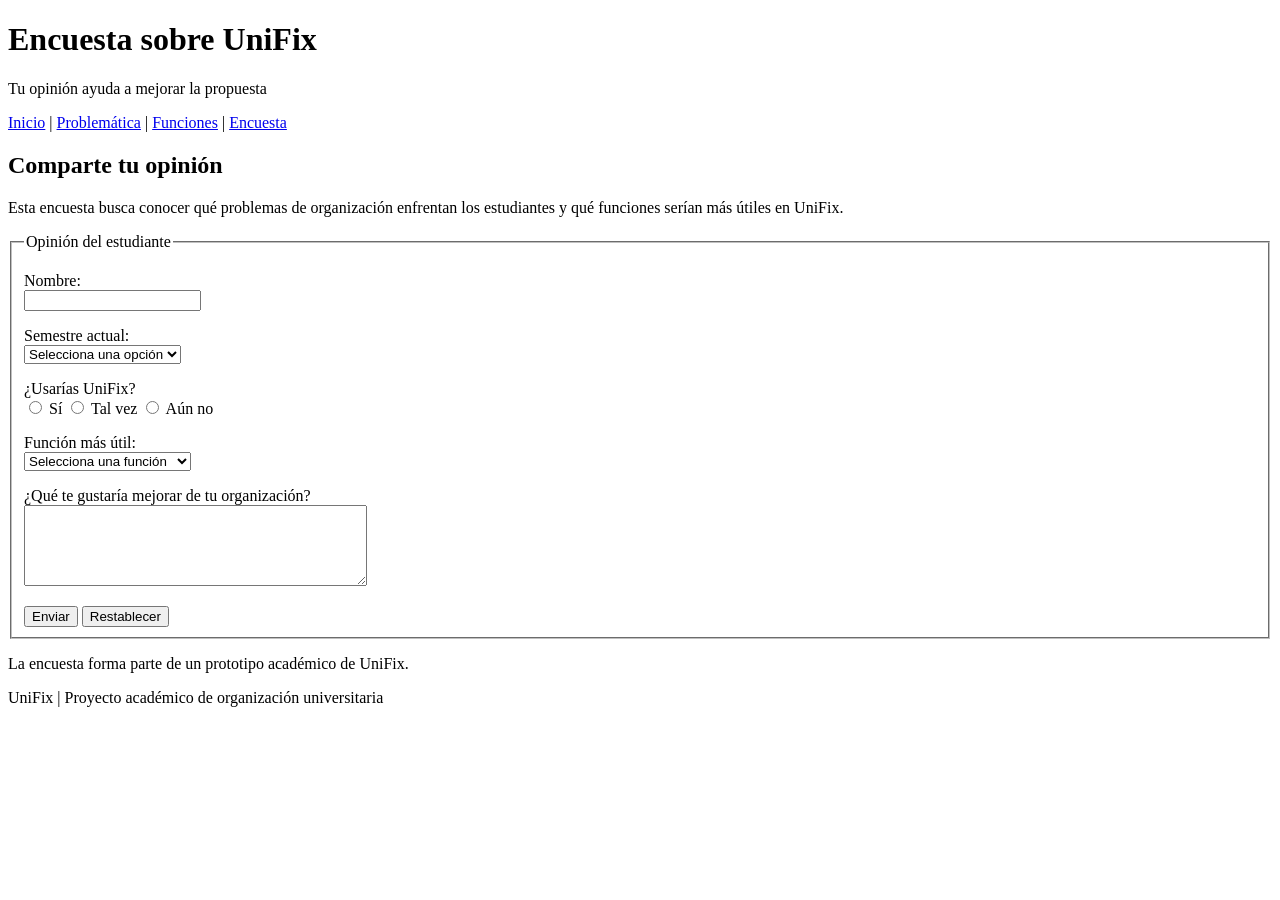
==== encuesta.html @ 27b22ccb "Push" ====
<!DOCTYPE html>
<html lang="es">
<head>
    <meta charset="UTF-8">
    <meta name="viewport" content="width=device-width, initial-scale=1.0">
    <meta name="description" content="Encuesta para conocer la opinión de los estudiantes sobre UniFix.">
    <title>UniFix | Encuesta</title>
</head>
<body>
    <header>
        <h1>Encuesta sobre UniFix</h1>
        <p>Tu opinión ayuda a mejorar la propuesta</p>
    </header>

    <nav aria-label="Navegación principal">
        <a href="index.html">Inicio</a> |
        <a href="problematica.html">Problemática</a> |
        <a href="funciones.html">Funciones</a> |
        <a href="encuesta.html">Encuesta</a>
    </nav>

    <main>
        <h2>Comparte tu opinión</h2>
        <p>Esta encuesta busca conocer qué problemas de organización enfrentan los estudiantes y qué funciones serían más útiles en UniFix.</p>

        <form action="" method="post">
            <fieldset>
                <legend>Opinión del estudiante</legend>

                <p>
                    <label for="nombre">Nombre:</label><br>
                    <input type="text" id="nombre" name="nombre" required>
                </p>

                <p>
                    <label for="semestre">Semestre actual:</label><br>
                    <select id="semestre" name="semestre">
                        <option value="">Selecciona una opción</option>
                        <option value="1-2">1.º - 2.º semestre</option>
                        <option value="3-4">3.º - 4.º semestre</option>
                        <option value="5-6">5.º - 6.º semestre</option>
                    </select>
                </p>

                <p>
                    <span>¿Usarías UniFix?</span><br>
                    <label><input type="radio" name="usar" value="si" required> Sí</label>
                    <label><input type="radio" name="usar" value="tal-vez"> Tal vez</label>
                    <label><input type="radio" name="usar" value="no"> Aún no</label>
                </p>

                <p>
                    <label for="funcion">Función más útil:</label><br>
                    <select id="funcion" name="funcion">
                        <option value="">Selecciona una función</option>
                        <option value="tareas">Gestión de tareas</option>
                        <option value="plan">Plan diario</option>
                        <option value="calendario">Calendario académico</option>
                        <option value="notas">Notas rápidas</option>
                        <option value="materias">Materias y calificaciones</option>
                        <option value="recordatorios">Recordatorios</option>
                        <option value="enfoque">Sesiones de enfoque</option>
                    </select>
                </p>

                <p>
                    <label for="comentarios">¿Qué te gustaría mejorar de tu organización?</label><br>
                    <textarea id="comentarios" name="comentarios" rows="5" cols="40"></textarea>
                </p>

                <button type="submit">Enviar</button>
                <button type="reset">Restablecer</button>
            </fieldset>
        </form>

        <p>La encuesta forma parte de un prototipo académico de UniFix.</p>
    </main>

    <footer>
        <p>UniFix | Proyecto académico de organización universitaria</p>
    </footer>
</body>
</html>
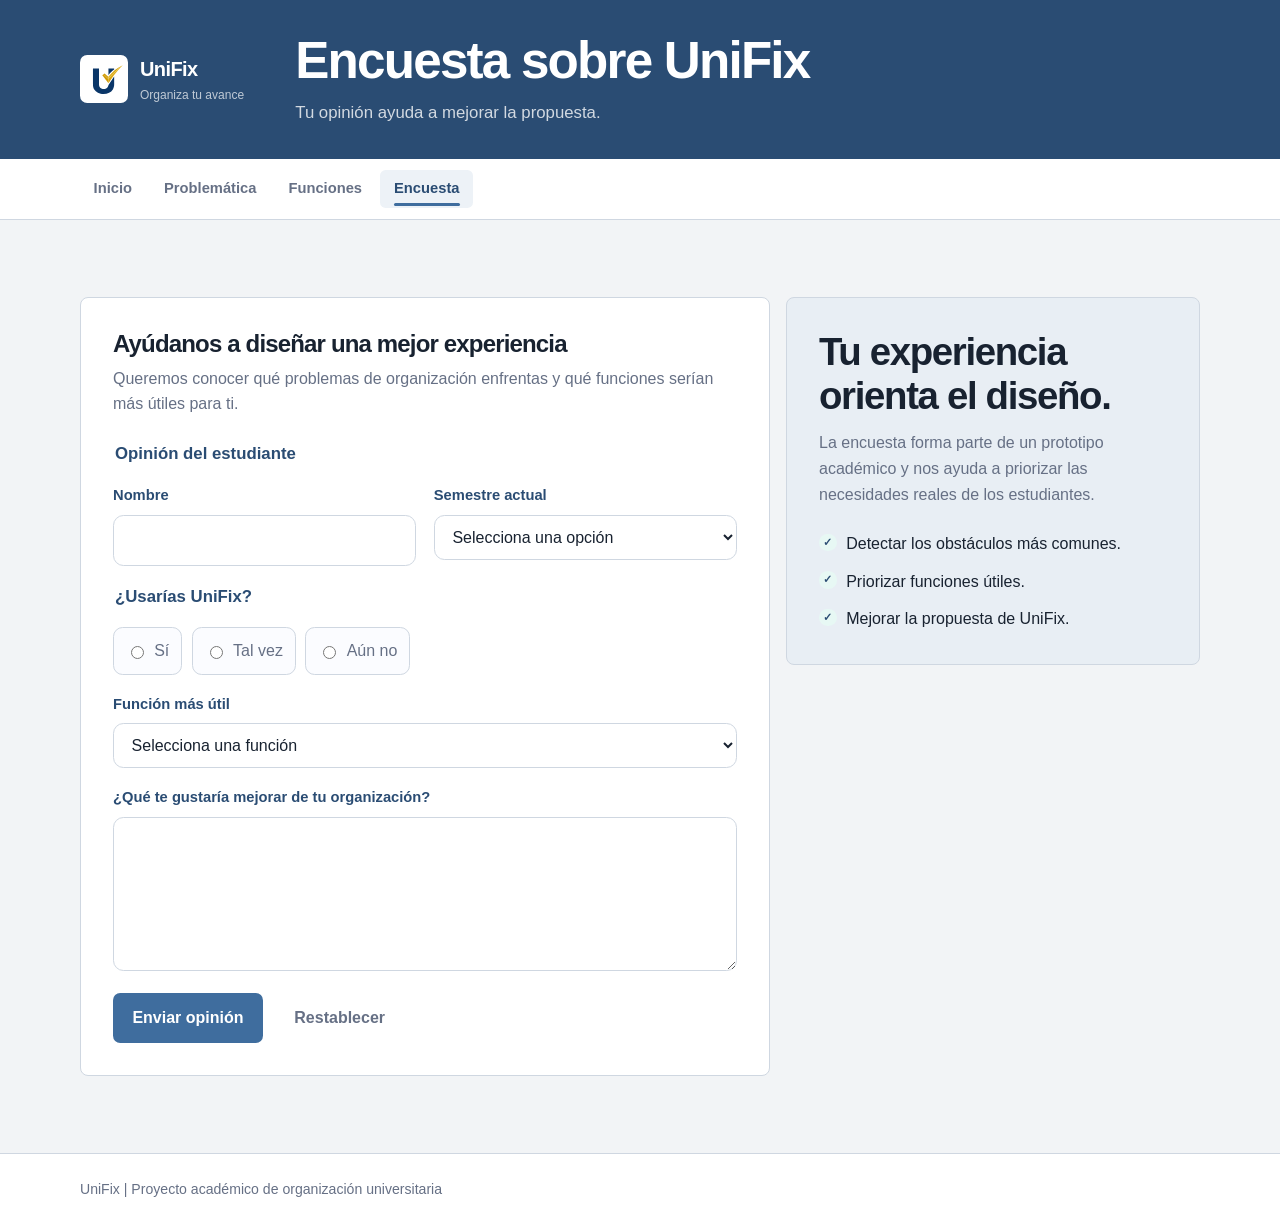
==== commit 0c202557: "feat: actualizar sitio UniFix para E2EVA" ====
--- a/encuesta.html
+++ b/encuesta.html
@@ -4,80 +4,117 @@
     <meta charset="UTF-8">
     <meta name="viewport" content="width=device-width, initial-scale=1.0">
     <meta name="description" content="Encuesta para conocer la opinión de los estudiantes sobre UniFix.">
+    <meta name="theme-color" content="#182b49">
+    <link rel="stylesheet" href="styles.css">
+    <link rel="icon" type="image/svg+xml" href="logo-unifix.svg">
     <title>UniFix | Encuesta</title>
 </head>
 <body>
-    <header>
-        <h1>Encuesta sobre UniFix</h1>
-        <p>Tu opinión ayuda a mejorar la propuesta</p>
+    <a class="skip-link" href="#contenido">Saltar al contenido</a>
+
+    <header class="site-header page-header">
+        <div class="container header-inner">
+            <a class="brand" href="index.html" aria-label="UniFix, página de inicio">
+                <img class="brand-logo" src="logo-unifix.svg" alt="">
+                <span class="brand-copy">
+                    <strong>UniFix</strong>
+                    <small>Organiza tu avance</small>
+                </span>
+            </a>
+            <div class="header-copy">
+                <h1>Encuesta sobre UniFix</h1>
+                <p>Tu opinión ayuda a mejorar la propuesta.</p>
+            </div>
+        </div>
     </header>
 
-    <nav aria-label="Navegación principal">
-        <a href="index.html">Inicio</a> |
-        <a href="problematica.html">Problemática</a> |
-        <a href="funciones.html">Funciones</a> |
-        <a href="encuesta.html">Encuesta</a>
+    <nav class="site-nav" aria-label="Navegación principal">
+        <div class="container nav-inner">
+            <a class="nav-link" href="index.html">Inicio</a>
+            <a class="nav-link" href="problematica.html">Problemática</a>
+            <a class="nav-link" href="funciones.html">Funciones</a>
+            <a class="nav-link" href="encuesta.html" aria-current="page">Encuesta</a>
+        </div>
     </nav>
 
-    <main>
-        <h2>Comparte tu opinión</h2>
-        <p>Esta encuesta busca conocer qué problemas de organización enfrentan los estudiantes y qué funciones serían más útiles en UniFix.</p>
+    <main id="contenido" class="container">
+        <section class="form-layout" aria-labelledby="opinion">
+            <form class="form-card" action="" method="post">
+                <div class="form-heading">
+                    <h2 id="opinion">Ayúdanos a diseñar una mejor experiencia</h2>
+                    <p>Queremos conocer qué problemas de organización enfrentas y qué funciones serían más útiles para ti.</p>
+                </div>
 
-        <form action="" method="post">
-            <fieldset>
-                <legend>Opinión del estudiante</legend>
+                <fieldset class="field-group">
+                    <legend>Opinión del estudiante</legend>
+                    <div class="form-grid">
+                        <div class="field">
+                            <label for="nombre">Nombre</label>
+                            <input type="text" id="nombre" name="nombre" autocomplete="name" required>
+                        </div>
 
-                <p>
-                    <label for="nombre">Nombre:</label><br>
-                    <input type="text" id="nombre" name="nombre" required>
-                </p>
+                        <div class="field">
+                            <label for="semestre">Semestre actual</label>
+                            <select id="semestre" name="semestre">
+                                <option value="">Selecciona una opción</option>
+                                <option value="1-2">1.º - 2.º semestre</option>
+                                <option value="3-4">3.º - 4.º semestre</option>
+                                <option value="5-6">5.º - 6.º semestre</option>
+                            </select>
+                        </div>
 
-                <p>
-                    <label for="semestre">Semestre actual:</label><br>
-                    <select id="semestre" name="semestre">
-                        <option value="">Selecciona una opción</option>
-                        <option value="1-2">1.º - 2.º semestre</option>
-                        <option value="3-4">3.º - 4.º semestre</option>
-                        <option value="5-6">5.º - 6.º semestre</option>
-                    </select>
-                </p>
+                        <fieldset class="field field--wide field-group">
+                            <legend class="field-label">¿Usarías UniFix?</legend>
+                            <div class="radio-group">
+                                <label class="radio-option"><input type="radio" name="usar" value="si" required> Sí</label>
+                                <label class="radio-option"><input type="radio" name="usar" value="tal-vez"> Tal vez</label>
+                                <label class="radio-option"><input type="radio" name="usar" value="no"> Aún no</label>
+                            </div>
+                        </fieldset>
 
-                <p>
-                    <span>¿Usarías UniFix?</span><br>
-                    <label><input type="radio" name="usar" value="si" required> Sí</label>
-                    <label><input type="radio" name="usar" value="tal-vez"> Tal vez</label>
-                    <label><input type="radio" name="usar" value="no"> Aún no</label>
-                </p>
+                        <div class="field field--wide">
+                            <label for="funcion">Función más útil</label>
+                            <select id="funcion" name="funcion">
+                                <option value="">Selecciona una función</option>
+                                <option value="tareas">Gestión de tareas</option>
+                                <option value="plan">Plan diario</option>
+                                <option value="calendario">Calendario académico</option>
+                                <option value="notas">Notas rápidas</option>
+                                <option value="materias">Materias y calificaciones</option>
+                                <option value="recordatorios">Recordatorios</option>
+                                <option value="enfoque">Sesiones de enfoque</option>
+                            </select>
+                        </div>
 
-                <p>
-                    <label for="funcion">Función más útil:</label><br>
-                    <select id="funcion" name="funcion">
-                        <option value="">Selecciona una función</option>
-                        <option value="tareas">Gestión de tareas</option>
-                        <option value="plan">Plan diario</option>
-                        <option value="calendario">Calendario académico</option>
-                        <option value="notas">Notas rápidas</option>
-                        <option value="materias">Materias y calificaciones</option>
-                        <option value="recordatorios">Recordatorios</option>
-                        <option value="enfoque">Sesiones de enfoque</option>
-                    </select>
-                </p>
+                        <div class="field field--wide">
+                            <label for="comentarios">¿Qué te gustaría mejorar de tu organización?</label>
+                            <textarea id="comentarios" name="comentarios" rows="5"></textarea>
+                        </div>
+                    </div>
+                </fieldset>
 
-                <p>
-                    <label for="comentarios">¿Qué te gustaría mejorar de tu organización?</label><br>
-                    <textarea id="comentarios" name="comentarios" rows="5" cols="40"></textarea>
-                </p>
+                <div class="actions">
+                    <button class="button button-primary" type="submit">Enviar opinión</button>
+                    <button class="button button-quiet" type="reset">Restablecer</button>
+                </div>
+            </form>
 
-                <button type="submit">Enviar</button>
-                <button type="reset">Restablecer</button>
-            </fieldset>
-        </form>
-
-        <p>La encuesta forma parte de un prototipo académico de UniFix.</p>
+            <aside class="survey-aside">
+                <h2>Tu experiencia orienta el diseño.</h2>
+                <p>La encuesta forma parte de un prototipo académico y nos ayuda a priorizar las necesidades reales de los estudiantes.</p>
+                <ul class="check-list">
+                    <li>Detectar los obstáculos más comunes.</li>
+                    <li>Priorizar funciones útiles.</li>
+                    <li>Mejorar la propuesta de UniFix.</li>
+                </ul>
+            </aside>
+        </section>
     </main>
 
     <footer>
-        <p>UniFix | Proyecto académico de organización universitaria</p>
+        <div class="container">
+            <p>UniFix | Proyecto académico de organización universitaria</p>
+        </div>
     </footer>
 </body>
 </html>
--- a/styles.css
+++ b/styles.css
@@ -0,0 +1,1173 @@
+:root {
+    --ink: #182230;
+    --muted: #667085;
+    --navy: #182b49;
+    --navy-deep: #101d34;
+    --blue: #3f6df6;
+    --blue-soft: #eaf0ff;
+    --teal: #16b8a6;
+    --yellow: #f7c948;
+    --cream: #f7f9fc;
+    --surface: #ffffff;
+    --line: #dce3ee;
+    --success: #16866f;
+    --shadow: 0 18px 50px rgba(25, 43, 73, 0.09);
+    --radius-lg: 1.25rem;
+    --radius-md: 0.9rem;
+    --max-width: 1120px;
+}
+
+*,
+*::before,
+*::after {
+    box-sizing: border-box;
+}
+
+html {
+    scroll-behavior: smooth;
+}
+
+body {
+    min-width: 320px;
+    margin: 0;
+    color: var(--ink);
+    background: var(--cream);
+    font-family: "Segoe UI", Roboto, Helvetica, Arial, sans-serif;
+    line-height: 1.6;
+}
+
+a {
+    color: var(--blue);
+    text-underline-offset: 0.16em;
+}
+
+a:hover {
+    color: var(--navy);
+}
+
+img,
+svg {
+    display: block;
+    max-width: 100%;
+}
+
+button,
+input,
+select,
+textarea {
+    font: inherit;
+}
+
+.container {
+    width: min(calc(100% - 2rem), var(--max-width));
+    margin-inline: auto;
+}
+
+.skip-link {
+    position: absolute;
+    z-index: 20;
+    top: 0.75rem;
+    left: 0.75rem;
+    padding: 0.7rem 1rem;
+    color: var(--navy);
+    background: var(--yellow);
+    border-radius: 0.5rem;
+    transform: translateY(-160%);
+    transition: transform 160ms ease;
+}
+
+.skip-link:focus {
+    transform: translateY(0);
+}
+
+.site-header {
+    position: relative;
+    overflow: hidden;
+    color: #ffffff;
+    background:
+        radial-gradient(circle at 90% 10%, rgba(63, 109, 246, 0.55), transparent 32%),
+        linear-gradient(135deg, var(--navy-deep), var(--navy));
+}
+
+.site-header::after {
+    position: absolute;
+    right: -8rem;
+    bottom: -12rem;
+    width: 27rem;
+    height: 27rem;
+    content: "";
+    background: rgba(22, 184, 166, 0.12);
+    border-radius: 50%;
+}
+
+.header-inner {
+    position: relative;
+    z-index: 1;
+    display: grid;
+    grid-template-columns: minmax(11rem, 0.75fr) minmax(0, 1.7fr) minmax(13rem, 0.9fr);
+    gap: clamp(1.5rem, 4vw, 4rem);
+    align-items: center;
+    padding-block: clamp(2.5rem, 7vw, 5.5rem);
+}
+
+.page-header .header-inner {
+    grid-template-columns: auto minmax(0, 1fr) auto;
+    padding-block: clamp(2.25rem, 5vw, 3.75rem);
+}
+
+.brand {
+    display: inline-flex;
+    gap: 0.75rem;
+    align-items: center;
+    width: max-content;
+    color: #ffffff;
+    text-decoration: none;
+}
+
+.brand:hover {
+    color: #ffffff;
+}
+
+.brand-mark {
+    display: grid;
+    width: 3rem;
+    height: 3rem;
+    place-items: center;
+    color: var(--navy);
+    background: var(--yellow);
+    border-radius: 0.85rem;
+    box-shadow: 0 8px 20px rgba(0, 0, 0, 0.14);
+    font-size: 1.05rem;
+    font-weight: 800;
+    letter-spacing: -0.04em;
+}
+
+.brand-logo {
+    width: 3rem;
+    height: 3rem;
+    flex: 0 0 3rem;
+    padding: 0.28rem;
+    object-fit: contain;
+    background: #ffffff;
+    border-radius: 0.45rem;
+}
+
+.brand-copy {
+    display: grid;
+    gap: 0.05rem;
+}
+
+.brand-copy strong {
+    font-size: 1.25rem;
+    letter-spacing: -0.03em;
+}
+
+.brand-copy small {
+    color: rgba(255, 255, 255, 0.7);
+    font-size: 0.75rem;
+}
+
+.header-copy {
+    max-width: 42rem;
+}
+
+.eyebrow {
+    margin: 0 0 0.65rem;
+    color: var(--teal);
+    font-size: 0.78rem;
+    font-weight: 800;
+    letter-spacing: 0.12em;
+    text-transform: uppercase;
+}
+
+.site-header .eyebrow {
+    color: var(--yellow);
+}
+
+h1,
+h2,
+h3,
+p {
+    margin-top: 0;
+}
+
+h1,
+h2,
+h3 {
+    line-height: 1.15;
+    letter-spacing: -0.035em;
+}
+
+h1 {
+    max-width: 12ch;
+    margin-bottom: 1rem;
+    font-size: clamp(2.25rem, 5.5vw, 4.5rem);
+}
+
+.page-header h1 {
+    max-width: none;
+    margin-bottom: 0.55rem;
+    font-size: clamp(2rem, 4vw, 3.25rem);
+}
+
+h1 span {
+    color: var(--yellow);
+}
+
+.header-copy > p:not(.eyebrow) {
+    max-width: 42rem;
+    margin-bottom: 1.5rem;
+    color: rgba(255, 255, 255, 0.79);
+    font-size: 1.05rem;
+}
+
+.page-header .header-copy > p:not(.eyebrow) {
+    margin-bottom: 0;
+}
+
+.header-badge {
+    padding: 0.65rem 0.85rem;
+    color: #ffffff;
+    background: rgba(255, 255, 255, 0.1);
+    border: 1px solid rgba(255, 255, 255, 0.2);
+    border-radius: 999px;
+    font-size: 0.78rem;
+    font-weight: 700;
+    white-space: nowrap;
+}
+
+.button-row,
+.actions {
+    display: flex;
+    flex-wrap: wrap;
+    gap: 0.75rem;
+    align-items: center;
+}
+
+.button {
+    display: inline-flex;
+    min-height: 2.8rem;
+    align-items: center;
+    justify-content: center;
+    padding: 0.7rem 1.15rem;
+    border: 1px solid transparent;
+    border-radius: 0.7rem;
+    font-weight: 750;
+    text-decoration: none;
+    transition: transform 160ms ease, box-shadow 160ms ease, background-color 160ms ease;
+}
+
+.button:hover {
+    color: inherit;
+    transform: translateY(-2px);
+}
+
+.button-light {
+    color: var(--navy);
+    background: #ffffff;
+    box-shadow: 0 8px 20px rgba(0, 0, 0, 0.14);
+}
+
+.button-light:hover {
+    background: var(--yellow);
+}
+
+.button-primary {
+    color: #ffffff;
+    background: var(--blue);
+    box-shadow: 0 8px 18px rgba(63, 109, 246, 0.22);
+}
+
+.button-primary:hover {
+    color: #ffffff;
+    background: #315bd3;
+}
+
+.button-quiet {
+    color: var(--muted);
+    background: var(--surface);
+    border-color: var(--line);
+}
+
+.button-quiet:hover {
+    color: var(--ink);
+    background: var(--blue-soft);
+}
+
+.hero-visual {
+    position: relative;
+    min-height: 14rem;
+    padding: 1.1rem;
+    background: rgba(255, 255, 255, 0.1);
+    border: 1px solid rgba(255, 255, 255, 0.18);
+    border-radius: var(--radius-lg);
+    box-shadow: 0 20px 45px rgba(0, 0, 0, 0.15);
+    transform: rotate(2deg);
+}
+
+.mockup-top {
+    display: flex;
+    gap: 0.35rem;
+    margin-bottom: 1rem;
+}
+
+.mockup-top span {
+    width: 0.45rem;
+    height: 0.45rem;
+    background: rgba(255, 255, 255, 0.55);
+    border-radius: 50%;
+}
+
+.mockup-body {
+    display: grid;
+    gap: 0.65rem;
+}
+
+.mockup-title {
+    width: 58%;
+    height: 0.8rem;
+    margin-bottom: 0.35rem;
+    background: var(--yellow);
+    border-radius: 999px;
+}
+
+.mockup-task {
+    display: flex;
+    gap: 0.6rem;
+    align-items: center;
+    padding: 0.65rem;
+    background: rgba(255, 255, 255, 0.1);
+    border-radius: 0.6rem;
+}
+
+.mockup-task::before {
+    width: 0.7rem;
+    height: 0.7rem;
+    content: "";
+    background: var(--teal);
+    border-radius: 50%;
+}
+
+.mockup-task span {
+    width: 70%;
+    height: 0.45rem;
+    background: rgba(255, 255, 255, 0.65);
+    border-radius: 999px;
+}
+
+.site-nav {
+    position: sticky;
+    z-index: 10;
+    top: 0;
+    background: rgba(255, 255, 255, 0.94);
+    border-bottom: 1px solid var(--line);
+    box-shadow: 0 6px 20px rgba(25, 43, 73, 0.05);
+    backdrop-filter: blur(12px);
+}
+
+.nav-inner {
+    display: flex;
+    flex-wrap: wrap;
+    gap: 0.3rem;
+    align-items: center;
+    min-height: 3.8rem;
+}
+
+.nav-link {
+    position: relative;
+    display: inline-flex;
+    align-items: center;
+    min-height: 2.4rem;
+    padding: 0.45rem 0.85rem;
+    color: var(--muted);
+    border-radius: 0.6rem;
+    font-size: 0.92rem;
+    font-weight: 700;
+    text-decoration: none;
+}
+
+.nav-link:hover,
+.nav-link[aria-current="page"] {
+    color: var(--navy);
+    background: var(--blue-soft);
+}
+
+.nav-link[aria-current="page"]::after {
+    position: absolute;
+    right: 0.85rem;
+    bottom: 0.16rem;
+    left: 0.85rem;
+    height: 0.15rem;
+    content: "";
+    background: var(--blue);
+    border-radius: 999px;
+}
+
+main {
+    padding-block: clamp(2.6rem, 6vw, 5.5rem);
+}
+
+main > section + section {
+    margin-top: clamp(3rem, 7vw, 6rem);
+}
+
+.section-heading {
+    max-width: 48rem;
+    margin-bottom: 1.75rem;
+}
+
+.section-heading h2,
+.content-card h2,
+.quote-card h2,
+.callout h2,
+.survey-aside h2 {
+    margin-bottom: 0.75rem;
+    font-size: clamp(1.65rem, 3vw, 2.45rem);
+}
+
+.section-heading p:last-child,
+.content-card p:last-child,
+.quote-card p:last-child,
+.survey-aside p:last-child {
+    margin-bottom: 0;
+}
+
+.lead {
+    color: var(--muted);
+    font-size: 1.08rem;
+}
+
+.info-grid,
+.problem-grid,
+.stat-grid {
+    display: grid;
+    grid-template-columns: repeat(3, minmax(0, 1fr));
+    gap: 1rem;
+}
+
+.info-card,
+.problem-card,
+.stat-card,
+.feature-card,
+.content-card,
+.form-card,
+.survey-aside,
+.flow-card {
+    background: var(--surface);
+    border: 1px solid var(--line);
+    border-radius: var(--radius-md);
+    box-shadow: var(--shadow);
+}
+
+.info-card,
+.problem-card,
+.stat-card {
+    padding: 1.35rem;
+}
+
+.info-card {
+    border-top: 0.25rem solid var(--blue);
+}
+
+.info-card:nth-child(2) {
+    border-top-color: var(--teal);
+}
+
+.info-card:nth-child(3) {
+    border-top-color: var(--yellow);
+}
+
+.card-icon,
+.problem-icon {
+    display: inline-grid;
+    width: 2.25rem;
+    height: 2.25rem;
+    margin-bottom: 1rem;
+    place-items: center;
+    color: var(--blue);
+    background: var(--blue-soft);
+    border-radius: 0.65rem;
+    font-size: 0.82rem;
+    font-weight: 800;
+}
+
+.info-card:nth-child(2) .card-icon,
+.problem-card:nth-child(2) .problem-icon {
+    color: var(--success);
+    background: #e7f8f4;
+}
+
+.info-card:nth-child(3) .card-icon,
+.problem-card:nth-child(3) .problem-icon {
+    color: #9a6a00;
+    background: #fff4d1;
+}
+
+.info-card h3,
+.problem-card h3,
+.stat-card strong {
+    margin-bottom: 0.45rem;
+    font-size: 1.1rem;
+}
+
+.info-card p,
+.problem-card p,
+.stat-card span,
+.feature-card dd {
+    margin-bottom: 0;
+    color: var(--muted);
+}
+
+.content-grid,
+.form-layout {
+    display: grid;
+    grid-template-columns: minmax(0, 1.25fr) minmax(17rem, 0.75fr);
+    gap: 1rem;
+    align-items: stretch;
+}
+
+.content-card,
+.quote-card,
+.flow-card,
+.survey-aside {
+    padding: clamp(1.35rem, 3vw, 2rem);
+}
+
+.content-card,
+.flow-card {
+    border-top: 0.25rem solid var(--teal);
+}
+
+.quote-card,
+.survey-aside {
+    color: #ffffff;
+    background: linear-gradient(145deg, var(--navy), #27456f);
+    border: 0;
+    border-radius: var(--radius-lg);
+    box-shadow: var(--shadow);
+}
+
+.quote-card .eyebrow,
+.survey-aside .eyebrow {
+    color: var(--yellow);
+}
+
+.quote-card p,
+.survey-aside p {
+    color: rgba(255, 255, 255, 0.76);
+}
+
+.check-list,
+.plain-list {
+    display: grid;
+    gap: 0.75rem;
+    margin: 1.25rem 0 0;
+    padding: 0;
+    list-style: none;
+}
+
+.check-list li {
+    position: relative;
+    padding-left: 1.7rem;
+}
+
+.check-list li::before {
+    position: absolute;
+    top: 0.15rem;
+    left: 0;
+    display: grid;
+    width: 1.1rem;
+    height: 1.1rem;
+    place-items: center;
+    color: var(--success);
+    background: #e7f8f4;
+    border-radius: 50%;
+    content: "✓";
+    font-size: 0.7rem;
+    font-weight: 900;
+}
+
+.quote-card .check-list li::before,
+.survey-aside .check-list li::before {
+    color: var(--navy);
+}
+
+.callout {
+    display: flex;
+    gap: 1.5rem;
+    align-items: center;
+    justify-content: space-between;
+    padding: clamp(1.5rem, 4vw, 2.5rem);
+    color: #ffffff;
+    background: linear-gradient(135deg, var(--blue), #5d82ff);
+    border-radius: var(--radius-lg);
+    box-shadow: 0 18px 35px rgba(63, 109, 246, 0.2);
+}
+
+.callout h2 {
+    margin-bottom: 0.4rem;
+}
+
+.callout p {
+    max-width: 42rem;
+    margin-bottom: 0;
+    color: rgba(255, 255, 255, 0.82);
+}
+
+.feature-grid {
+    display: grid;
+    grid-template-columns: repeat(2, minmax(0, 1fr));
+    gap: 1rem;
+    margin: 0;
+}
+
+.feature-card {
+    display: grid;
+    grid-template-columns: auto minmax(0, 1fr);
+    gap: 0.9rem;
+    padding: 1.35rem;
+}
+
+.feature-top {
+    display: contents;
+}
+
+.feature-number {
+    display: grid;
+    width: 2.4rem;
+    height: 2.4rem;
+    place-items: center;
+    color: var(--blue);
+    background: var(--blue-soft);
+    border-radius: 0.7rem;
+    font-weight: 800;
+}
+
+.feature-card dt {
+    align-self: center;
+    font-weight: 800;
+}
+
+.feature-card dd {
+    grid-column: 2;
+    margin: -0.25rem 0 0;
+}
+
+.process-list {
+    display: grid;
+    gap: 0.9rem;
+    margin: 1.25rem 0 0;
+    padding: 0;
+    list-style: none;
+    counter-reset: process;
+}
+
+.process-list li {
+    display: grid;
+    grid-template-columns: 2rem minmax(0, 1fr);
+    gap: 0.75rem;
+    align-items: center;
+    counter-increment: process;
+}
+
+.process-list li::before {
+    display: grid;
+    width: 2rem;
+    height: 2rem;
+    place-items: center;
+    color: #ffffff;
+    background: var(--teal);
+    border-radius: 50%;
+    content: counter(process);
+    font-size: 0.8rem;
+    font-weight: 800;
+}
+
+.problem-grid {
+    grid-template-columns: repeat(4, minmax(0, 1fr));
+}
+
+.problem-card {
+    padding: 1.2rem;
+}
+
+.problem-card h3 {
+    font-size: 1rem;
+}
+
+.stats-heading {
+    margin-bottom: 1rem;
+}
+
+.stat-grid {
+    grid-template-columns: repeat(3, minmax(0, 1fr));
+    margin-bottom: 1.5rem;
+}
+
+.stat-card {
+    display: grid;
+    gap: 0.35rem;
+    border-top: 0.25rem solid var(--blue);
+}
+
+.stat-card:nth-child(2) {
+    border-top-color: var(--teal);
+}
+
+.stat-card:nth-child(3) {
+    border-top-color: var(--yellow);
+}
+
+.stat-card strong {
+    color: var(--navy);
+    font-size: clamp(1.65rem, 4vw, 2.4rem);
+}
+
+.table-wrap {
+    overflow-x: auto;
+    background: var(--surface);
+    border: 1px solid var(--line);
+    border-radius: var(--radius-md);
+    box-shadow: var(--shadow);
+}
+
+.data-table {
+    width: 100%;
+    min-width: 34rem;
+    border-collapse: collapse;
+}
+
+.data-table caption {
+    padding: 1rem 1.1rem;
+    color: var(--muted);
+    font-size: 0.9rem;
+    text-align: left;
+}
+
+.data-table th,
+.data-table td {
+    padding: 0.95rem 1.1rem;
+    border-top: 1px solid var(--line);
+    text-align: left;
+}
+
+.data-table th {
+    color: var(--navy);
+    background: var(--blue-soft);
+    font-size: 0.84rem;
+    letter-spacing: 0.04em;
+    text-transform: uppercase;
+}
+
+.data-table tbody tr:nth-child(even) {
+    background: #fbfcff;
+}
+
+.data-table td:last-child {
+    color: var(--blue);
+    font-weight: 800;
+    white-space: nowrap;
+}
+
+.response-card {
+    padding: clamp(1.35rem, 3vw, 2rem);
+    background: #e7f8f4;
+    border: 1px solid #bcebe1;
+    border-radius: var(--radius-md);
+}
+
+.response-card h2 {
+    margin-bottom: 0.7rem;
+}
+
+.response-card .check-list {
+    grid-template-columns: repeat(2, minmax(0, 1fr));
+}
+
+.form-card {
+    padding: clamp(1.25rem, 3vw, 2rem);
+}
+
+.form-heading {
+    margin-bottom: 1.5rem;
+}
+
+.form-heading h2 {
+    margin-bottom: 0.5rem;
+}
+
+.form-heading p {
+    margin-bottom: 0;
+    color: var(--muted);
+}
+
+.field-group {
+    margin: 0;
+    padding: 0;
+    border: 0;
+}
+
+.field-group legend {
+    margin-bottom: 1rem;
+    color: var(--navy);
+    font-size: 1.05rem;
+    font-weight: 800;
+}
+
+.form-grid {
+    display: grid;
+    grid-template-columns: repeat(2, minmax(0, 1fr));
+    gap: 1.1rem;
+}
+
+.field {
+    display: grid;
+    gap: 0.45rem;
+    align-content: start;
+}
+
+.field--wide {
+    grid-column: 1 / -1;
+}
+
+.field-label,
+.field > label {
+    color: var(--navy);
+    font-size: 0.92rem;
+    font-weight: 750;
+}
+
+.field input:not([type="radio"]),
+.field select,
+.field textarea {
+    width: 100%;
+    padding: 0.75rem 0.85rem;
+    color: var(--ink);
+    background: #ffffff;
+    border: 1px solid var(--line);
+    border-radius: 0.65rem;
+    outline: none;
+    transition: border-color 160ms ease, box-shadow 160ms ease;
+}
+
+.field textarea {
+    min-height: 8rem;
+    resize: vertical;
+}
+
+.field input:not([type="radio"]):focus,
+.field select:focus,
+.field textarea:focus {
+    border-color: var(--blue);
+    box-shadow: 0 0 0 0.2rem rgba(63, 109, 246, 0.15);
+}
+
+.radio-group {
+    display: flex;
+    flex-wrap: wrap;
+    gap: 0.6rem;
+}
+
+.radio-option {
+    display: inline-flex;
+    gap: 0.45rem;
+    align-items: center;
+    padding: 0.65rem 0.75rem;
+    color: var(--muted);
+    background: #fbfcff;
+    border: 1px solid var(--line);
+    border-radius: 0.6rem;
+    cursor: pointer;
+}
+
+.radio-option:has(input:checked) {
+    color: var(--navy);
+    background: var(--blue-soft);
+    border-color: var(--blue);
+}
+
+.radio-option input {
+    accent-color: var(--blue);
+}
+
+.actions {
+    margin-top: 1.4rem;
+}
+
+.survey-aside {
+    align-self: start;
+}
+
+.survey-aside .check-list {
+    margin-top: 1.5rem;
+}
+
+footer {
+    padding-block: 1.5rem;
+    color: var(--muted);
+    background: #ffffff;
+    border-top: 1px solid var(--line);
+    font-size: 0.88rem;
+}
+
+footer p {
+    margin: 0;
+}
+
+:focus-visible {
+    outline: 0.2rem solid var(--yellow);
+    outline-offset: 0.2rem;
+}
+
+::selection {
+    color: #ffffff;
+    background: var(--blue);
+}
+
+@media (max-width: 900px) {
+    .header-inner,
+    .page-header .header-inner {
+        grid-template-columns: 1fr 1.5fr;
+    }
+
+    .hero-visual,
+    .header-badge {
+        display: none;
+    }
+
+    .problem-grid {
+        grid-template-columns: repeat(2, minmax(0, 1fr));
+    }
+}
+
+@media (max-width: 700px) {
+    .container {
+        width: min(calc(100% - 1.25rem), var(--max-width));
+    }
+
+    .header-inner,
+    .page-header .header-inner,
+    .content-grid,
+    .form-layout {
+        grid-template-columns: 1fr;
+    }
+
+    .header-inner {
+        gap: 2rem;
+        padding-block: 2.5rem 3rem;
+    }
+
+    .page-header .header-inner {
+        gap: 1.25rem;
+    }
+
+    .brand {
+        order: -1;
+    }
+
+    h1 {
+        max-width: 14ch;
+    }
+
+    .info-grid,
+    .problem-grid,
+    .stat-grid,
+    .feature-grid {
+        grid-template-columns: 1fr;
+    }
+
+    .response-card .check-list {
+        grid-template-columns: 1fr;
+    }
+
+    .callout {
+        align-items: flex-start;
+        flex-direction: column;
+    }
+}
+
+@media (max-width: 520px) {
+    .nav-inner {
+        justify-content: center;
+        padding-block: 0.45rem;
+    }
+
+    .nav-link {
+        flex: 1 1 calc(50% - 0.3rem);
+        justify-content: center;
+    }
+
+    .nav-link[aria-current="page"]::after {
+        right: 1.2rem;
+        left: 1.2rem;
+    }
+
+    .form-grid {
+        grid-template-columns: 1fr;
+    }
+
+    .field--wide {
+        grid-column: auto;
+    }
+
+    .button-row,
+    .actions {
+        align-items: stretch;
+        flex-direction: column;
+    }
+
+    .button {
+        width: 100%;
+    }
+}
+
+@media (prefers-reduced-motion: reduce) {
+    html {
+        scroll-behavior: auto;
+    }
+
+    *,
+    *::before,
+    *::after {
+        transition-duration: 0.01ms !important;
+        animation-duration: 0.01ms !important;
+    }
+}
+
+/* Variante más sencilla: conserva la estructura responsive sin una apariencia tan decorativa. */
+:root {
+    --navy: #2a4c73;
+    --navy-deep: #203c5c;
+    --blue: #3f6d9e;
+    --blue-soft: #edf2f7;
+    --teal: #4d8b89;
+    --yellow: #e6d27f;
+    --cream: #f2f4f6;
+    --line: #cfd7e1;
+    --shadow: 0 2px 8px rgba(25, 43, 73, 0.07);
+    --radius-lg: 0.65rem;
+    --radius-md: 0.5rem;
+}
+
+.site-header {
+    background: var(--navy);
+}
+
+.site-header::after {
+    display: none;
+}
+
+.header-inner,
+.page-header .header-inner {
+    grid-template-columns: auto minmax(0, 1fr);
+    padding-block: 2rem;
+}
+
+.hero-header .header-inner {
+    grid-template-columns: auto minmax(0, 1fr);
+}
+
+.brand-mark {
+    width: 2.65rem;
+    height: 2.65rem;
+    border-radius: 0.45rem;
+    box-shadow: none;
+}
+
+.button {
+    border-radius: 0.45rem;
+    box-shadow: none;
+    transition: background-color 160ms ease;
+}
+
+.button:hover {
+    transform: none;
+}
+
+.button-primary {
+    background: var(--blue);
+}
+
+.button-light {
+    color: var(--navy);
+    background: #ffffff;
+}
+
+.button-quiet {
+    color: var(--muted);
+    background: transparent;
+    border-color: rgba(255, 255, 255, 0.45);
+}
+
+.hero-header .button-quiet {
+    color: #ffffff;
+}
+
+.site-nav {
+    box-shadow: none;
+    backdrop-filter: none;
+}
+
+.nav-link {
+    border-radius: 0.35rem;
+}
+
+.info-card,
+.problem-card,
+.stat-card,
+.feature-card,
+.content-card,
+.form-card,
+.flow-card,
+.survey-aside,
+.table-wrap {
+    box-shadow: none;
+}
+
+.quote-card,
+.survey-aside {
+    color: var(--ink);
+    background: #e8eef4;
+    border: 1px solid var(--line);
+    border-radius: var(--radius-md);
+    box-shadow: none;
+}
+
+.quote-card .eyebrow,
+.survey-aside .eyebrow {
+    color: var(--teal);
+}
+
+.quote-card p,
+.survey-aside p {
+    color: var(--muted);
+}
+
+.callout {
+    background: var(--navy);
+    border-radius: var(--radius-md);
+    box-shadow: none;
+}
+
+.response-card {
+    background: #e8f2f0;
+    border-radius: var(--radius-md);
+}
+
+@media (max-width: 900px) {
+    .header-inner,
+    .page-header .header-inner,
+    .hero-header .header-inner {
+        grid-template-columns: auto minmax(0, 1fr);
+    }
+}
+
+@media (max-width: 700px) {
+    .header-inner,
+    .page-header .header-inner,
+    .hero-header .header-inner,
+    .content-grid,
+    .form-layout {
+        grid-template-columns: 1fr;
+    }
+}
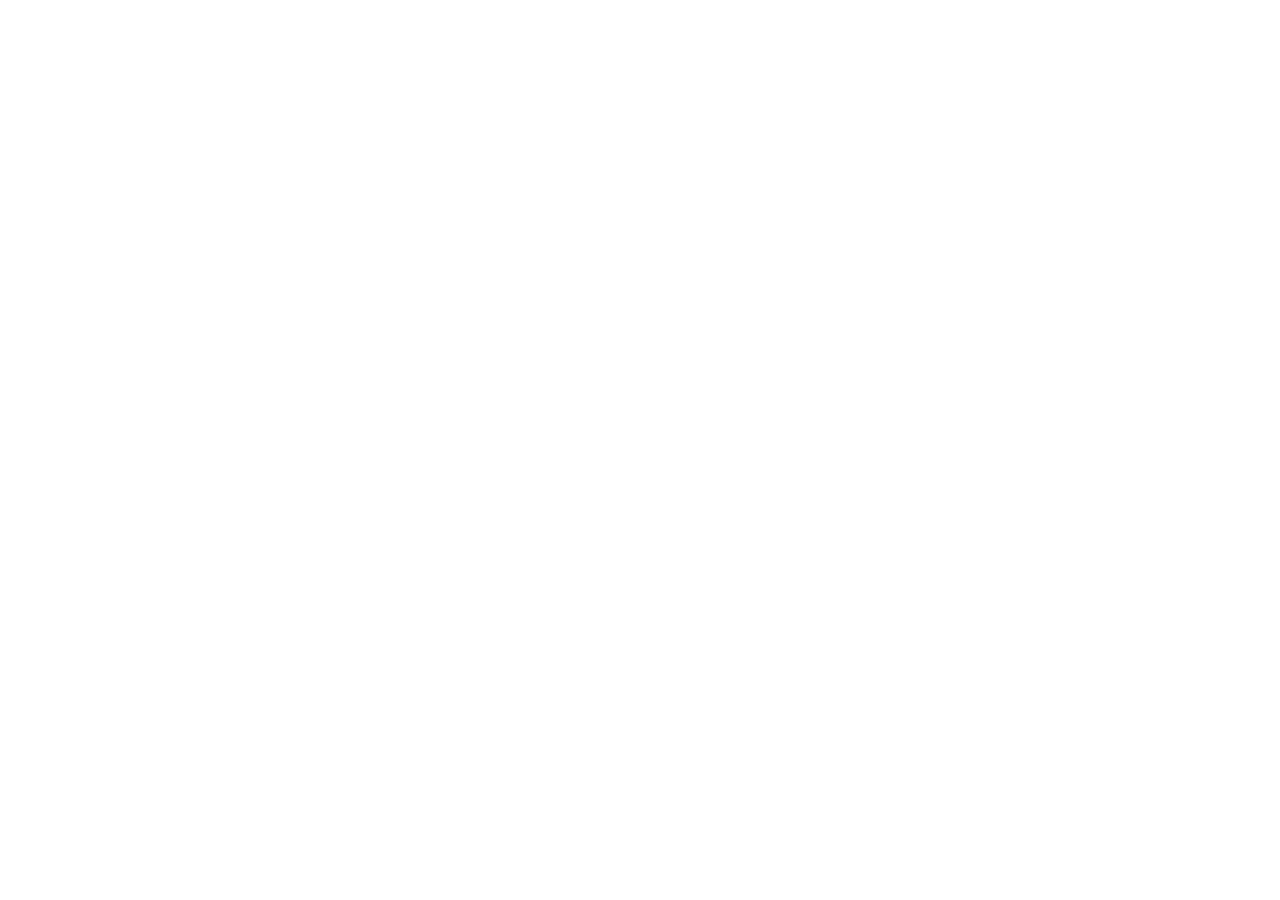
==== commit 28022e98: "Update encuesta.html Le puse comentarios a toda esta seccion para exponer en el aniversario" ====
--- a/encuesta.html
+++ b/encuesta.html
@@ -1,3 +1,4 @@
+<!--
 <!DOCTYPE html>
 <html lang="es">
 <head>
@@ -115,6 +116,8 @@
         <div class="container">
             <p>UniFix | Proyecto académico de organización universitaria</p>
         </div>
+-->
+
     </footer>
 </body>
 </html>
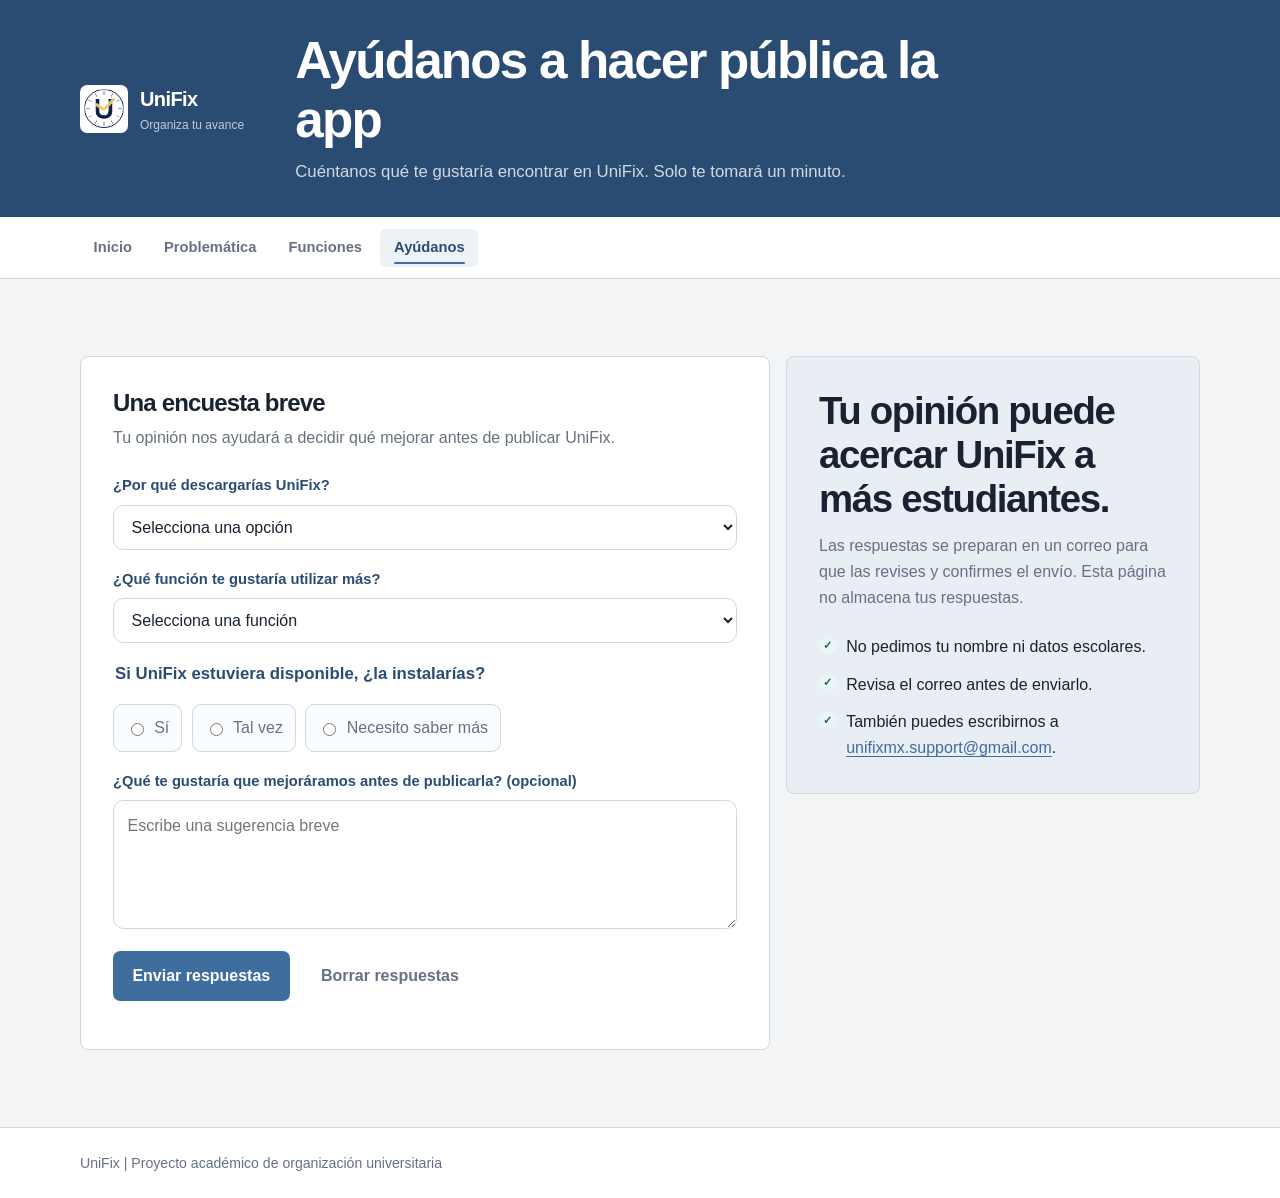
==== commit 1358089a: "Add UniFix launch survey" ====
--- a/encuesta.html
+++ b/encuesta.html
@@ -1,14 +1,13 @@
-<!--
 <!DOCTYPE html>
 <html lang="es">
 <head>
     <meta charset="UTF-8">
     <meta name="viewport" content="width=device-width, initial-scale=1.0">
-    <meta name="description" content="Encuesta para conocer la opinión de los estudiantes sobre UniFix.">
+    <meta name="description" content="Ayúdanos a hacer pública UniFix respondiendo una encuesta breve.">
     <meta name="theme-color" content="#182b49">
     <link rel="stylesheet" href="styles.css">
     <link rel="icon" type="image/svg+xml" href="logo-unifix.svg">
-    <title>UniFix | Encuesta</title>
+    <title>UniFix | Ayúdanos a hacer pública la app</title>
 </head>
 <body>
     <a class="skip-link" href="#contenido">Saltar al contenido</a>
@@ -23,8 +22,8 @@
                 </span>
             </a>
             <div class="header-copy">
-                <h1>Encuesta sobre UniFix</h1>
-                <p>Tu opinión ayuda a mejorar la propuesta.</p>
+                <h1>Ayúdanos a hacer pública la app</h1>
+                <p>Cuéntanos qué te gustaría encontrar en UniFix. Solo te tomará un minuto.</p>
             </div>
         </div>
     </header>
@@ -34,79 +33,74 @@
             <a class="nav-link" href="index.html">Inicio</a>
             <a class="nav-link" href="problematica.html">Problemática</a>
             <a class="nav-link" href="funciones.html">Funciones</a>
-            <a class="nav-link" href="encuesta.html" aria-current="page">Encuesta</a>
+            <a class="nav-link" href="encuesta.html" aria-current="page">Ayúdanos</a>
         </div>
     </nav>
 
     <main id="contenido" class="container">
         <section class="form-layout" aria-labelledby="opinion">
-            <form class="form-card" action="" method="post">
+            <form class="form-card" id="encuesta-form">
                 <div class="form-heading">
-                    <h2 id="opinion">Ayúdanos a diseñar una mejor experiencia</h2>
-                    <p>Queremos conocer qué problemas de organización enfrentas y qué funciones serían más útiles para ti.</p>
+                    <h2 id="opinion">Una encuesta breve</h2>
+                    <p>Tu opinión nos ayudará a decidir qué mejorar antes de publicar UniFix.</p>
                 </div>
 
-                <fieldset class="field-group">
-                    <legend>Opinión del estudiante</legend>
-                    <div class="form-grid">
-                        <div class="field">
-                            <label for="nombre">Nombre</label>
-                            <input type="text" id="nombre" name="nombre" autocomplete="name" required>
+                <div class="form-grid">
+                    <div class="field field--wide">
+                        <label for="motivo">¿Por qué descargarías UniFix?</label>
+                        <select id="motivo" name="motivo" required>
+                            <option value="">Selecciona una opción</option>
+                            <option>Organizar tareas y entregas</option>
+                            <option>Consultar mi horario y calendario</option>
+                            <option>Dar seguimiento a materias y calificaciones</option>
+                            <option>Usar recordatorios y sesiones de enfoque</option>
+                            <option>Explorar todas sus funciones</option>
+                            <option>Otro motivo</option>
+                        </select>
+                    </div>
+
+                    <div class="field field--wide">
+                        <label for="funcion">¿Qué función te gustaría utilizar más?</label>
+                        <select id="funcion" name="funcion" required>
+                            <option value="">Selecciona una función</option>
+                            <option>Gestión de tareas</option>
+                            <option>Horario y calendario académico</option>
+                            <option>Materias y calificaciones</option>
+                            <option>Notas y recordatorios</option>
+                            <option>Sesiones de enfoque</option>
+                            <option>Otra</option>
+                        </select>
+                    </div>
+
+                    <fieldset class="field field--wide field-group">
+                        <legend class="field-label">Si UniFix estuviera disponible, ¿la instalarías?</legend>
+                        <div class="radio-group">
+                            <label class="radio-option"><input type="radio" name="instalarias" value="Sí" required> Sí</label>
+                            <label class="radio-option"><input type="radio" name="instalarias" value="Tal vez"> Tal vez</label>
+                            <label class="radio-option"><input type="radio" name="instalarias" value="Necesito saber más"> Necesito saber más</label>
                         </div>
+                    </fieldset>
 
-                        <div class="field">
-                            <label for="semestre">Semestre actual</label>
-                            <select id="semestre" name="semestre">
-                                <option value="">Selecciona una opción</option>
-                                <option value="1-2">1.º - 2.º semestre</option>
-                                <option value="3-4">3.º - 4.º semestre</option>
-                                <option value="5-6">5.º - 6.º semestre</option>
-                            </select>
-                        </div>
-
-                        <fieldset class="field field--wide field-group">
-                            <legend class="field-label">¿Usarías UniFix?</legend>
-                            <div class="radio-group">
-                                <label class="radio-option"><input type="radio" name="usar" value="si" required> Sí</label>
-                                <label class="radio-option"><input type="radio" name="usar" value="tal-vez"> Tal vez</label>
-                                <label class="radio-option"><input type="radio" name="usar" value="no"> Aún no</label>
-                            </div>
-                        </fieldset>
-
-                        <div class="field field--wide">
-                            <label for="funcion">Función más útil</label>
-                            <select id="funcion" name="funcion">
-                                <option value="">Selecciona una función</option>
-                                <option value="tareas">Gestión de tareas</option>
-                                <option value="plan">Plan diario</option>
-                                <option value="calendario">Calendario académico</option>
-                                <option value="notas">Notas rápidas</option>
-                                <option value="materias">Materias y calificaciones</option>
-                                <option value="recordatorios">Recordatorios</option>
-                                <option value="enfoque">Sesiones de enfoque</option>
-                            </select>
-                        </div>
-
-                        <div class="field field--wide">
-                            <label for="comentarios">¿Qué te gustaría mejorar de tu organización?</label>
-                            <textarea id="comentarios" name="comentarios" rows="5"></textarea>
-                        </div>
+                    <div class="field field--wide">
+                        <label for="sugerencia">¿Qué te gustaría que mejoráramos antes de publicarla? <span>(opcional)</span></label>
+                        <textarea id="sugerencia" name="sugerencia" rows="4" maxlength="500" placeholder="Escribe una sugerencia breve"></textarea>
                     </div>
-                </fieldset>
+                </div>
 
                 <div class="actions">
-                    <button class="button button-primary" type="submit">Enviar opinión</button>
-                    <button class="button button-quiet" type="reset">Restablecer</button>
+                    <button class="button button-primary" type="submit">Enviar respuestas</button>
+                    <button class="button button-quiet" type="reset">Borrar respuestas</button>
                 </div>
+                <p id="encuesta-status" role="status" aria-live="polite"></p>
             </form>
 
             <aside class="survey-aside">
-                <h2>Tu experiencia orienta el diseño.</h2>
-                <p>La encuesta forma parte de un prototipo académico y nos ayuda a priorizar las necesidades reales de los estudiantes.</p>
+                <h2>Tu opinión puede acercar UniFix a más estudiantes.</h2>
+                <p>Las respuestas se preparan en un correo para que las revises y confirmes el envío. Esta página no almacena tus respuestas.</p>
                 <ul class="check-list">
-                    <li>Detectar los obstáculos más comunes.</li>
-                    <li>Priorizar funciones útiles.</li>
-                    <li>Mejorar la propuesta de UniFix.</li>
+                    <li>No pedimos tu nombre ni datos escolares.</li>
+                    <li>Revisa el correo antes de enviarlo.</li>
+                    <li>También puedes escribirnos a <a href="mailto:unifixmx.support@gmail.com">unifixmx.support@gmail.com</a>.</li>
                 </ul>
             </aside>
         </section>
@@ -116,8 +110,7 @@
         <div class="container">
             <p>UniFix | Proyecto académico de organización universitaria</p>
         </div>
--->
-
     </footer>
+    <script src="js/encuesta.js" defer></script>
 </body>
 </html>
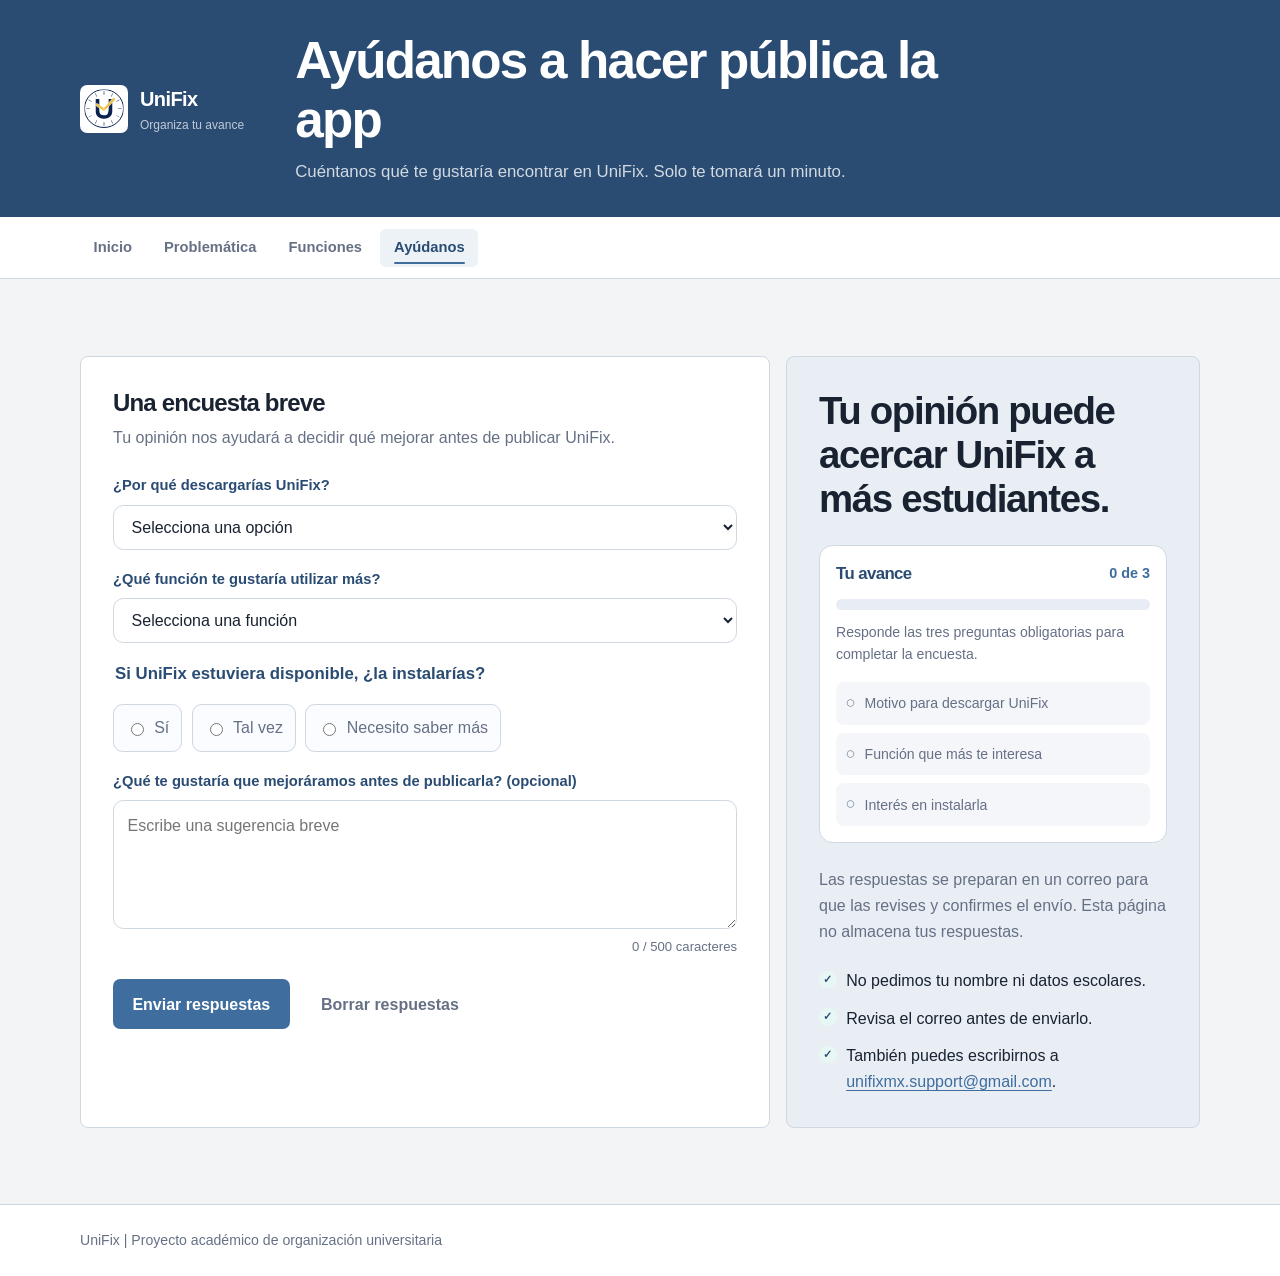
==== commit a3162864: "Show interactive survey progress" ====
--- a/encuesta.html
+++ b/encuesta.html
@@ -46,7 +46,7 @@
                 </div>
 
                 <div class="form-grid">
-                    <div class="field field--wide">
+                    <div class="field field--wide" data-question="motivo">
                         <label for="motivo">¿Por qué descargarías UniFix?</label>
                         <select id="motivo" name="motivo" required>
                             <option value="">Selecciona una opción</option>
@@ -59,7 +59,7 @@
                         </select>
                     </div>
 
-                    <div class="field field--wide">
+                    <div class="field field--wide" data-question="funcion">
                         <label for="funcion">¿Qué función te gustaría utilizar más?</label>
                         <select id="funcion" name="funcion" required>
                             <option value="">Selecciona una función</option>
@@ -72,7 +72,7 @@
                         </select>
                     </div>
 
-                    <fieldset class="field field--wide field-group">
+                    <fieldset class="field field--wide field-group" data-question="instalarias">
                         <legend class="field-label">Si UniFix estuviera disponible, ¿la instalarías?</legend>
                         <div class="radio-group">
                             <label class="radio-option"><input type="radio" name="instalarias" value="Sí" required> Sí</label>
@@ -84,6 +84,7 @@
                     <div class="field field--wide">
                         <label for="sugerencia">¿Qué te gustaría que mejoráramos antes de publicarla? <span>(opcional)</span></label>
                         <textarea id="sugerencia" name="sugerencia" rows="4" maxlength="500" placeholder="Escribe una sugerencia breve"></textarea>
+                        <p class="character-count" id="character-count">0 / 500 caracteres</p>
                     </div>
                 </div>
 
@@ -96,6 +97,21 @@
 
             <aside class="survey-aside">
                 <h2>Tu opinión puede acercar UniFix a más estudiantes.</h2>
+                <div class="survey-progress">
+                    <div class="survey-progress__heading">
+                        <h3 id="progress-heading">Tu avance</h3>
+                        <strong id="progress-count">0 de 3</strong>
+                    </div>
+                    <div class="survey-progress__track" id="survey-progress" role="progressbar" aria-labelledby="progress-heading" aria-valuemin="0" aria-valuemax="3" aria-valuenow="0">
+                        <span class="survey-progress__fill" id="survey-progress-fill"></span>
+                    </div>
+                    <p class="survey-progress__message" id="progress-message">Responde las tres preguntas obligatorias para completar la encuesta.</p>
+                    <ul class="survey-progress__steps" aria-label="Preguntas obligatorias">
+                        <li data-step="motivo">Motivo para descargar UniFix</li>
+                        <li data-step="funcion">Función que más te interesa</li>
+                        <li data-step="instalarias">Interés en instalarla</li>
+                    </ul>
+                </div>
                 <p>Las respuestas se preparan en un correo para que las revises y confirmes el envío. Esta página no almacena tus respuestas.</p>
                 <ul class="check-list">
                     <li>No pedimos tu nombre ni datos escolares.</li>
--- a/styles.css
+++ b/styles.css
@@ -902,6 +902,117 @@
     margin-top: 1.5rem;
 }
 
+.survey-progress {
+    margin: 1.5rem 0;
+    padding: 1rem;
+    color: var(--ink);
+    background: var(--surface);
+    border: 1px solid var(--line);
+    border-radius: 0.85rem;
+}
+
+.survey-progress__heading {
+    display: flex;
+    align-items: center;
+    justify-content: space-between;
+    gap: 0.75rem;
+}
+
+.survey-progress__heading h3 {
+    margin: 0;
+    color: var(--navy);
+    font-size: 1.05rem;
+}
+
+.survey-progress__heading strong {
+    color: var(--blue);
+    font-size: 0.9rem;
+    white-space: nowrap;
+}
+
+.survey-progress__track {
+    height: 0.65rem;
+    margin-top: 0.85rem;
+    overflow: hidden;
+    background: #e8edf5;
+    border-radius: 999px;
+}
+
+.survey-progress__fill {
+    display: block;
+    width: 0;
+    height: 100%;
+    background: var(--blue);
+    border-radius: inherit;
+    transition: width 220ms ease;
+}
+
+.survey-progress__message {
+    margin: 0.7rem 0 0;
+    color: var(--muted);
+    font-size: 0.88rem;
+}
+
+.survey-progress__steps {
+    display: grid;
+    gap: 0.5rem;
+    margin: 1rem 0 0;
+    padding: 0;
+    list-style: none;
+}
+
+.survey-progress__steps li {
+    display: flex;
+    align-items: center;
+    gap: 0.55rem;
+    padding: 0.5rem 0.6rem;
+    color: var(--muted);
+    background: #f4f6fa;
+    border-radius: 0.5rem;
+    font-size: 0.88rem;
+    transition: color 180ms ease, background-color 180ms ease;
+}
+
+.survey-progress__steps li::before {
+    content: "○";
+    color: #8390a3;
+    font-size: 1.05rem;
+    font-weight: 700;
+}
+
+.survey-progress__steps li.is-complete {
+    color: #185c42;
+    background: #e8f5ee;
+}
+
+.survey-progress__steps li.is-complete::before {
+    content: "✓";
+    color: #21815b;
+}
+
+.field.is-complete select {
+    border-color: var(--teal);
+    background-color: #f3fbf7;
+}
+
+.character-count {
+    justify-self: end;
+    margin: 0;
+    color: var(--muted);
+    font-size: 0.82rem;
+}
+
+#encuesta-status:empty {
+    display: none;
+}
+
+@media (prefers-reduced-motion: reduce) {
+    .survey-progress__fill,
+    .survey-progress__steps li {
+        transition: none;
+    }
+}
+
 footer {
     padding-block: 1.5rem;
     color: var(--muted);
